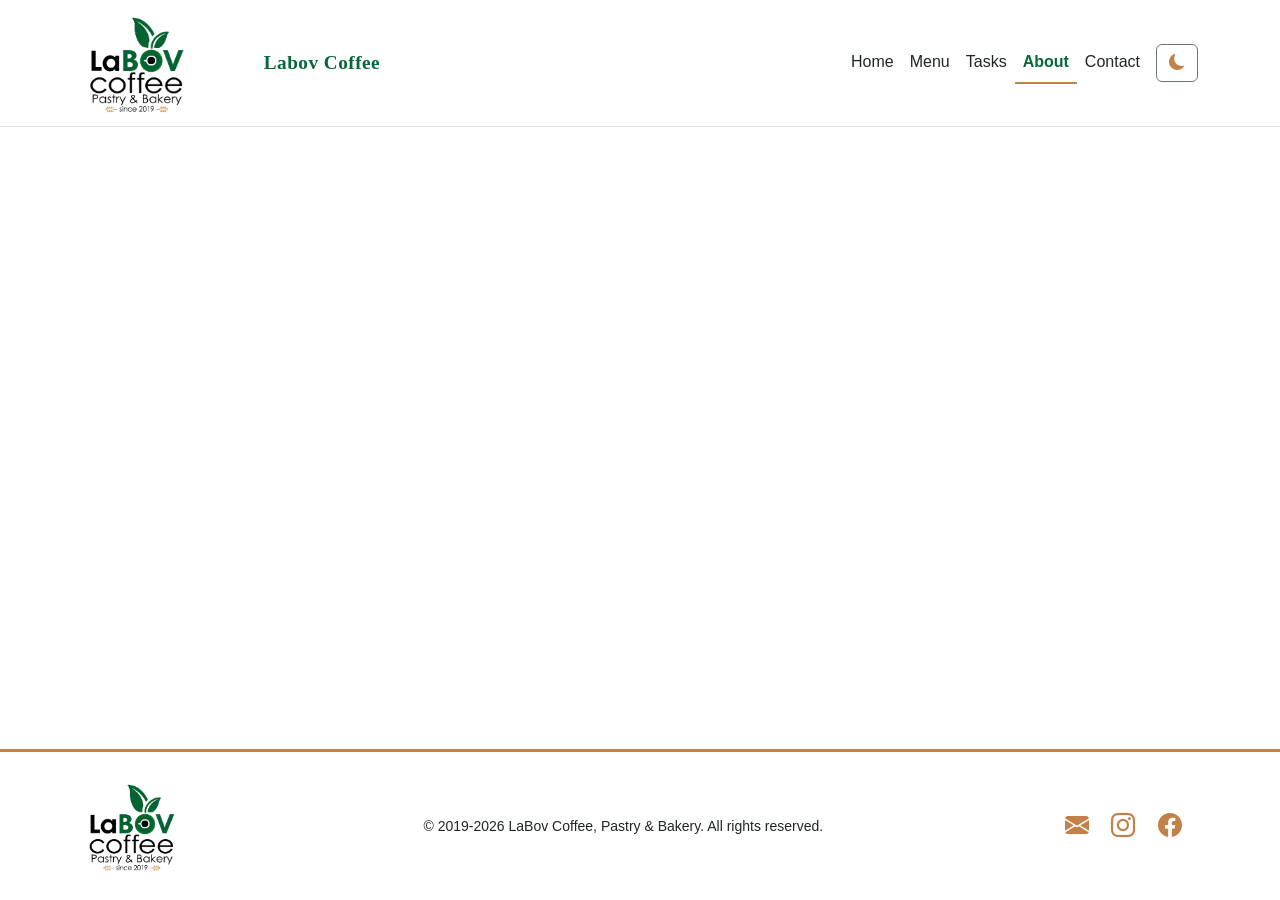
==== about.html @ f5773e97 "Refining Index" ====
<!DOCTYPE html>
<html lang="en">
<head>
    <meta charset="UTF-8">
    <meta name="viewport" content="width=device-width, initial-scale=1.0">
    <meta name="description" content="LaBov Coffee, Pastry & Bakery since 2019.">
    <meta name="author" content="Sava Boga">
    <title>About | LaBov Coffee</title>

    <!--Bootstrap css & cnd-->
    <link href="https://cdn.jsdelivr.net/npm/bootstrap@5.3.3/dist/css/bootstrap.min.css" rel="stylesheet">
    <link href="https://cdn.jsdelivr.net/npm/bootstrap-icons@1.11.3/font/bootstrap-icons.css" rel="stylesheet">
    <script src="https://cdn.jsdelivr.net/npm/bootstrap@5.3.3/dist/js/bootstrap.bundle.min.js" defer></script>

    <!-- retrieve our own js-->
    <script src="js/layout.js" defer></script>

    <!-- retrieve our own css-->
    <link href="css/style.css" rel="stylesheet">

</head>
<body>
<!--it takes it from layout.js-->
<header id="site-header"></header>

<main>



</main>
<!--it takes it from layout.js-->
<footer id="site-footer"></footer>

</body>
</html>
---- css/style.css ----
/* naming the colors*/
:root {
    --labov_green: #056839;
    --labov_green_light: #167139;
    --labov_gold: #c3814a;
    --labov_black: #000000;
}

/* push the footer to the end*/
body {
    /*font*/
    font-family: Arial, sans-serif;
    display: flex;
    flex-direction: column;
    min-height: 100vh;
}

main {
    flex-grow: 1;
}

/*headings*/
h1, h2, h3 {
    font-family: Georgia, serif;
}

.text-labov {
    color: var(--labov_green);
}

[data-bs-theme="dark"] .text-labov {
    color: var(--labov_green_light);
}

.text-gold {
    color: var(--labov_gold);
}

/* buttons */
.btn-menu {
    background-color: var(--labov_green);
    color: #ffffff;
}
.btn-menu:hover {
    background-color: var(--labov_green_light);
    border-color: var(--labov_gold);
    color: #ffffff;
}

/* banner */

.banner {
    background-color: #00000080; /* the 80 is the alpha value (transparency) */
}

/*header*/
#site-header {
    position:sticky;
    top: 0;
    z-index:1020;
}
/* text next to logo*/

.labov-navbar .navbar-text {
    margin-left: 5%;
    font-family: Georgia, serif;
    font-size: 1.2rem;
    font-weight: bold;
    letter-spacing: 0.5px;
}

.labov-navbar .nav-link {
    color: var(--bs-body-color);
}

.labov-navbar .nav-link:hover {
    color: var(--labov_green_light);
}

[data-bs-theme="dark"] .labov-navbar .nav-link:hover {
    color: var(--labov_gold);
}

.labov-navbar .nav-link.active {
    color: var(--labov_green);
    font-weight: bold;
    border-bottom: 2.5px solid var(--labov_gold);
}

[data-bs-theme="dark"] .labov-navbar .nav-link.active {
    color: var(--labov_gold);
}

/*Icons in dark/light mode*/

.bi,
.bi.text-gold {
    color: var(--labov_gold);
}

[data-bs-theme="dark"] .bi,
[data-bs-theme="dark"] .bi.text-gold {
    color: var(--labov_green_light);
}

/*menu*/
.menu-price {
    color: var(--labov_green);
    font-weight: bold;
    white-space: nowrap;
}

[data-bs-theme="dark"] .menu-price {
    color: var(--labov_gold);
}

.accordion {
    --bs-accordion-active-color: var(--labov_green);
    --bs-accordion-active-bg: rgba(5, 104, 57, 0.08);
}

[data-bs-theme="dark"] .accordion {
    --bs-accordion-active-color: var(--labov_gold);
    --bs-accordion-active-bg: rgba(195, 129, 74, 0.12);
}

/*contact us*/

.opening-hours {
    line-height: 1.6;
}
.opening-hours span {
    display: inline-block;
    width: 85px;
}

.bi-clock-fill {
    margin-top: 4px;
}


/* footer */
#site-footer {
    background-color: var(--bs-body-bg);
    border-top: 3px solid var(--labov_gold);
    padding: 1.5rem 0;
    margin-top: 3rem;
}

.footer-link {
    color: var(--labov_green);
}

[data-bs-theme="dark"] .footer-link {
    color: var(--labov_green_light);
}

.footer-link:hover {
    color: var(--labov_gold);
}
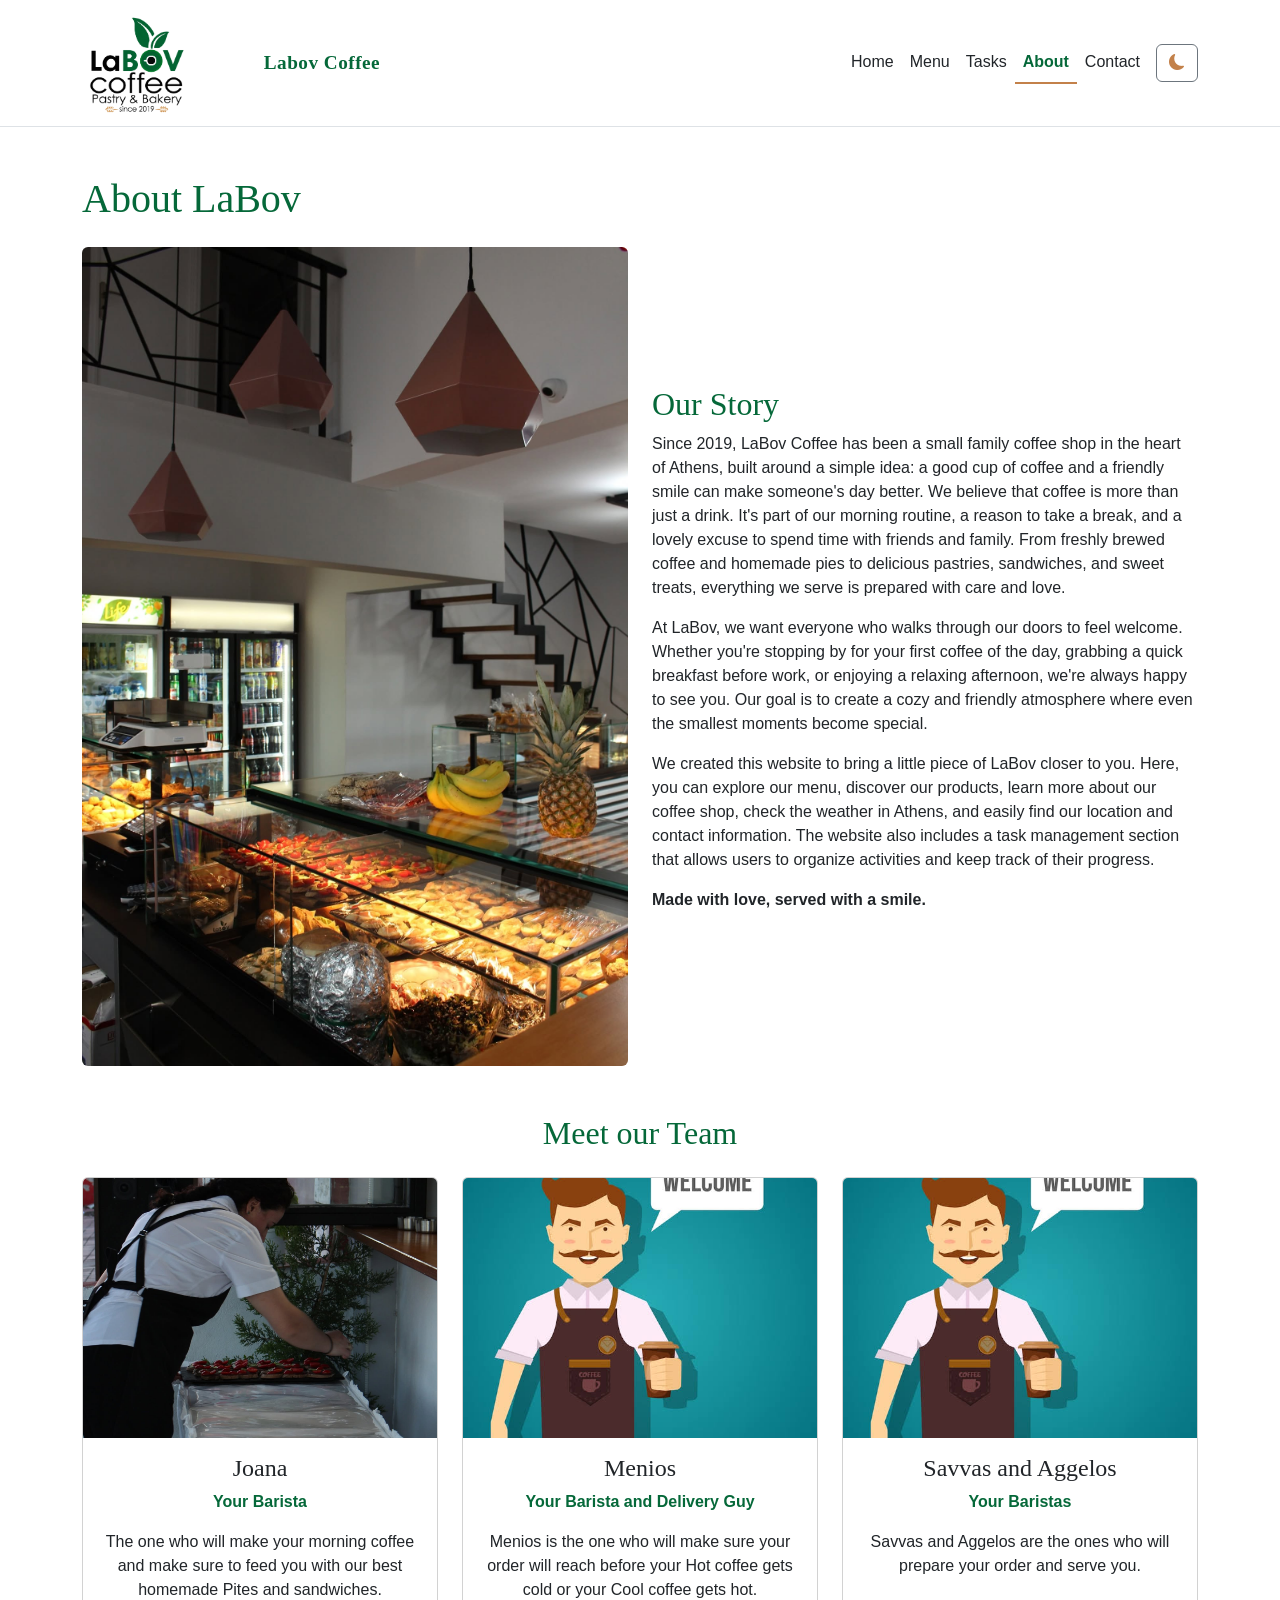
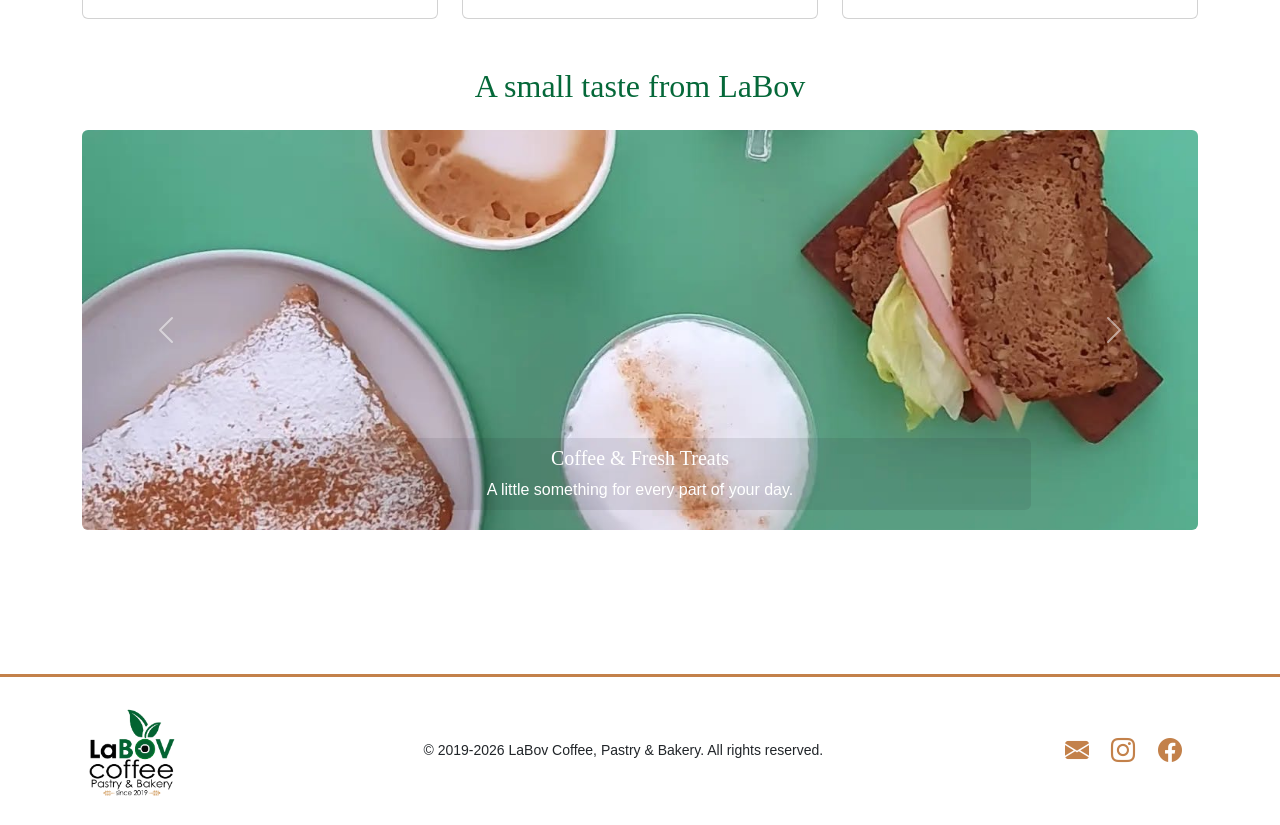
==== commit 02feb5c1: "About page" ====
--- a/about.html
+++ b/about.html
@@ -20,16 +20,113 @@
 
 </head>
 <body>
-<!--it takes it from layout.js-->
-<header id="site-header"></header>
+    <!--it takes it from layout.js-->
+    <header id="site-header"></header>
 
-<main>
+    <main class="container py-5">
+        <h1 class="text-labov mb-4">About LaBov</h1>
 
-
-
-</main>
-<!--it takes it from layout.js-->
-<footer id="site-footer"></footer>
-
+        <!--about section-->
+        <section class="row align-items-center g-4 mb-5">
+            <div class="col-md-6">
+                <img src="img/interior1.jpg" class="img-fluid rounded" alt="LaBov Coffee bakery interior">
+            </div>
+            <div class="col-md-6">
+                <h2 class="text-labov">Our Story</h2>
+                <p>Since 2019, LaBov Coffee has been a small family coffee shop in the heart of Athens, built around a simple idea: a good cup of coffee and a friendly smile can make someone's day better. We believe that coffee is more than just a drink. It's part of our morning routine, a reason to take a break, and a lovely excuse to spend time with friends and family. From freshly brewed coffee and homemade pies to delicious pastries, sandwiches, and sweet treats, everything we serve is prepared with care and love.</p>
+                <p>At LaBov, we want everyone who walks through our doors to feel welcome. Whether you're stopping by for your first coffee of the day, grabbing a quick breakfast before work, or enjoying a relaxing afternoon, we're always happy to see you. Our goal is to create a cozy and friendly atmosphere where even the smallest moments become special.</p>
+                <p>We created this website to bring a little piece of LaBov closer to you. Here, you can explore our menu, discover our products, learn more about our coffee shop, check the weather in Athens, and easily find our location and contact information. The website also includes a task management section that allows users to organize activities and keep track of their progress.</p>
+                <p class="fw-bold">Made with love, served with a smile.</p>
+            </div>
+        </section>
+        <!--team members in grid cards-->
+        <section class="mb-5">
+            <h2 class="text-labov text-center mb-4">Meet our Team</h2>
+            <div class="row row-cols-1 row-cols-md-3 g-4">
+                <div class="col">
+                    <div class="card h-100 text-center">
+                        <img src="img/person.jpg" class="card-img-top" style="height: 260px; object-fit: cover;" alt="LaBov team member">
+                        <div class="card-body">
+                            <h3 class="card-title fs-4">Joana</h3>
+                            <p class="fw-bold text-labov">Your Barista</p>
+                            <p class="card-text">The one who will make your morning coffee and make sure to feed you with our best homemade Pites and sandwiches.</p>
+                        </div>
+                    </div>
+                </div>
+                <div class="col">
+                    <div class="card h-100 text-center">
+                        <img src="img/person4.jpg" class="card-img-top" style="height: 260px; object-fit: cover;" alt="LaBov team member">
+                        <div class="card-body">
+                            <h3 class="card-title fs-4">Menios</h3>
+                            <p class="fw-bold text-labov">Your Barista and Delivery Guy</p>
+                            <p class="card-text">Menios is the one who will make sure your order will reach before your Hot coffee gets cold or your Cool coffee gets hot.</p>
+                        </div>
+                    </div>
+                </div>
+                <div class="col">
+                    <div class="card h-100 text-center">
+                        <img src="img/person4.jpg" class="card-img-top" style="height: 260px; object-fit: cover;" alt="LaBov team member">
+                        <div class="card-body">
+                            <h3 class="card-title fs-4">Savvas and Aggelos</h3>
+                            <p class="fw-bold text-labov">Your Baristas</p>
+                            <p class="card-text">Savvas and Aggelos are the ones who will prepare your order and serve you.</p>
+                        </div>
+                    </div>
+                </div>
+            </div>
+        </section>
+        <!--photo carousel-->
+        <section class="mb-5">
+            <h2 class="text-labov text-center mb-4">A small taste from LaBov</h2>
+            <div id="about_carousel" class="carousel slide" data-bs-ride="carousel">
+                <div class="carousel-inner rounded">
+                    <div class="carousel-item active">
+                        <img src="img/beverage.jpg" class="d-block w-100"
+                             style="height: 400px; object-fit: cover;" alt="Coffee, snacks and pastries">
+                        <div class="carousel-caption bg-dark bg-opacity-10 rounded p-2">
+                            <h3 class="fs-5">Coffee &amp; Fresh Treats</h3>
+                            <p class="mb-0">A little something for every part of your day.</p>
+                        </div>
+                    </div>
+                    <div class="carousel-item">
+                        <img src="img/interior1.jpg" class="d-block w-100"
+                             style="height: 400px; object-fit: cover;" alt="Inside the LaBov">
+                        <div class="carousel-caption bg-white bg-opacity-10 rounded p-2">
+                            <h3 class="fs-5">Our Café</h3>
+                            <p class="mb-0">A welcoming place to stop by and take a break.</p>
+                        </div>
+                    </div>
+                    <div class="carousel-item">
+                        <img src="img/koulouri1.jpg" class="d-block w-100"
+                             style="height: 400px; object-fit: cover;" alt="Freshly baked pastries at LaBov">
+                        <div class="carousel-caption bg-white bg-opacity-10 rounded p-2">
+                            <h3 class="fs-5">Fresh From the Oven</h3>
+                            <p class="mb-0">Enjoy our freshly prepared bakery treats.</p>
+                        </div>
+                    </div>
+                    <div class="carousel-item">
+                        <img src="img/fruit.jpg" class="d-block w-100"
+                             style="height: 400px; object-fit: cover;" alt="Fresh fruit prepared for LaBov customers">
+                        <div class="carousel-caption bg-white bg-opacity-15 rounded p-2">
+                            <h3 class="fs-5">Fresh Choices</h3>
+                            <p class="mb-0">Something colorful and refreshing.</p>
+                        </div>
+                    </div>
+                </div>
+                <button class="carousel-control-prev" type="button"
+                        data-bs-target="#about_carousel" data-bs-slide="prev">
+                    <span class="carousel-control-prev-icon" aria-hidden="true"></span>
+                    <span class="visually-hidden">Previous</span>
+                </button>
+                <button class="carousel-control-next" type="button"
+                        data-bs-target="#about_carousel" data-bs-slide="next">
+                    <span class="carousel-control-next-icon" aria-hidden="true"></span>
+                    <span class="visually-hidden">Next</span>
+                </button>
+            </div>
+        </section>
+    </main>
+    <!--it takes it from layout.js-->
+    <footer id="site-footer"></footer>
 </body>
 </html>
--- a/css/style.css
+++ b/css/style.css
@@ -1,9 +1,12 @@
 /* naming the colors*/
 :root {
     --labov_green: #056839;
-    --labov_green_light: #167139;
+    --labov_green_light: #0ed35b;
+    --labov_green_dm: #00c96c;
     --labov_gold: #c3814a;
     --labov_black: #000000;
+
+    --bs-body-font-family: Arial, sans-serif;
 }
 
 /* push the footer to the end*/
@@ -20,7 +23,7 @@
 }
 
 /*headings*/
-h1, h2, h3 {
+h1, h2, h3, h4, h5, h6 {
     font-family: Georgia, serif;
 }
 
@@ -29,7 +32,7 @@
 }
 
 [data-bs-theme="dark"] .text-labov {
-    color: var(--labov_green_light);
+    color: var(--labov_green_dm);
 }
 
 .text-gold {
